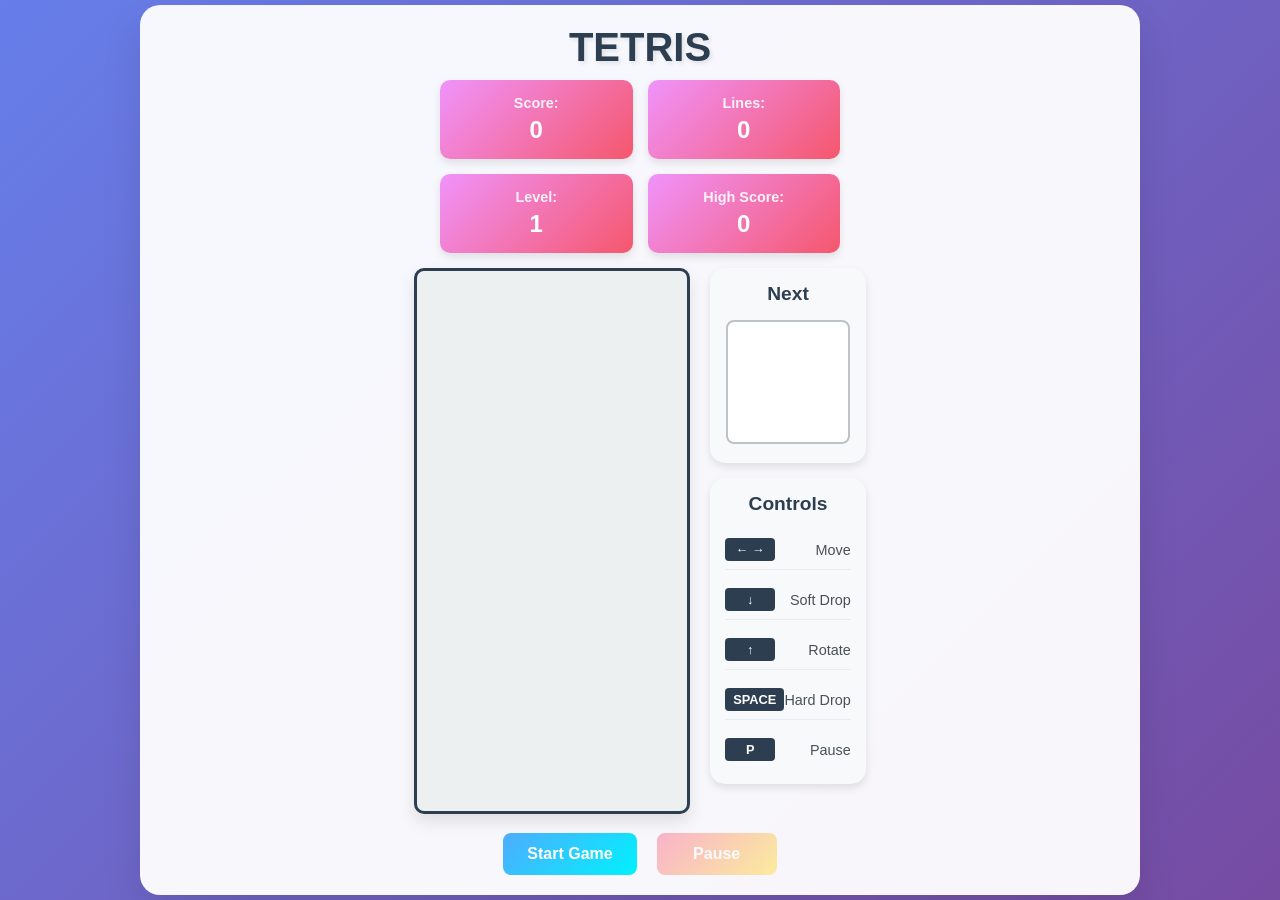
==== index.html @ bb12ba31 "TETRIS-1 Rajaa kokoa" ====
<!doctype html>
<html lang="en">
  <head>
    <meta charset="UTF-8" />
    <meta name="viewport" content="width=device-width, initial-scale=1.0" />
    <title>Tetris Game</title>
    <link rel="stylesheet" href="style.css" />
  </head>
  <body>
    <div class="game-container">
      <div class="game-header">
        <h1>TETRIS</h1>
        <div class="score-board">
          <div class="score-item">
            <span class="label">Score:</span>
            <span id="score">0</span>
          </div>
          <div class="score-item">
            <span class="label">Lines:</span>
            <span id="lines">0</span>
          </div>
          <div class="score-item">
            <span class="label">Level:</span>
            <span id="level">1</span>
          </div>
          <div class="score-item">
            <span class="label">High Score:</span>
            <span id="highScore">0</span>
          </div>
        </div>
      </div>

      <div class="game-main">
        <div class="game-area">
          <canvas id="gameCanvas" width="270" height="540"></canvas>
          <div class="game-overlay" id="gameOverlay">
            <div class="overlay-content">
              <h2 id="overlayTitle">Game Over</h2>
              <p id="overlayMessage">Press SPACE to restart</p>
            </div>
          </div>
        </div>

        <div class="game-sidebar">
          <div class="next-piece">
            <h3>Next</h3>
            <canvas id="nextCanvas" width="120" height="120"></canvas>
          </div>

          <div class="controls">
            <h3>Controls</h3>
            <div class="control-item">
              <span class="key">← →</span>
              <span class="action">Move</span>
            </div>
            <div class="control-item">
              <span class="key">↓</span>
              <span class="action">Soft Drop</span>
            </div>
            <div class="control-item">
              <span class="key">↑</span>
              <span class="action">Rotate</span>
            </div>
            <div class="control-item">
              <span class="key">SPACE</span>
              <span class="action">Hard Drop</span>
            </div>
            <div class="control-item">
              <span class="key">P</span>
              <span class="action">Pause</span>
            </div>
          </div>
        </div>
      </div>

      <div class="game-footer">
        <button id="startBtn" class="game-btn">Start Game</button>
        <button id="pauseBtn" class="game-btn" disabled>Pause</button>
      </div>
    </div>

    <script src="tetris.js"></script>
  </body>
</html>
---- style.css ----
* {
  margin: 0;
  padding: 0;
  box-sizing: border-box;
}

body {
  font-family: "Arial", sans-serif;
  background: linear-gradient(135deg, #667eea 0%, #764ba2 100%);
  min-height: 100vh;
  display: flex;
  justify-content: center;
  align-items: center;
  color: #333;
}

.game-container {
  background: rgba(255, 255, 255, 0.95);
  border-radius: 20px;
  padding: 20px;
  box-shadow: 0 20px 40px rgba(0, 0, 0, 0.1);
  max-width: 1000px;
  width: 100%;
}

.game-header {
  text-align: center;
  margin-bottom: 15px;
}

.game-header h1 {
  font-size: 2.5rem;
  font-weight: bold;
  color: #2c3e50;
  margin-bottom: 10px;
  text-shadow: 2px 2px 4px rgba(0, 0, 0, 0.1);
}

.score-board {
  display: grid;
  grid-template-columns: repeat(2, 1fr);
  gap: 15px;
  max-width: 400px;
  margin: 0 auto;
}

.score-item {
  background: linear-gradient(135deg, #f093fb 0%, #f5576c 100%);
  padding: 15px;
  border-radius: 10px;
  text-align: center;
  color: white;
  font-weight: bold;
  box-shadow: 0 4px 8px rgba(0, 0, 0, 0.1);
}

.score-item .label {
  display: block;
  font-size: 0.9rem;
  opacity: 0.9;
  margin-bottom: 5px;
}

.score-item span:last-child {
  font-size: 1.5rem;
}

.game-main {
  display: flex;
  gap: 20px;
  align-items: flex-start;
  justify-content: center;
  margin-bottom: 15px;
}

.game-area {
  position: relative;
}

#gameCanvas {
  border: 3px solid #2c3e50;
  border-radius: 10px;
  background: #ecf0f1;
  box-shadow: 0 8px 16px rgba(0, 0, 0, 0.1);
}

.game-overlay {
  position: absolute;
  top: 0;
  left: 0;
  right: 0;
  bottom: 0;
  background: rgba(0, 0, 0, 0.8);
  display: none;
  justify-content: center;
  align-items: center;
  border-radius: 7px;
}

.game-overlay.active {
  display: flex;
}

.overlay-content {
  text-align: center;
  color: white;
}

.overlay-content h2 {
  font-size: 2rem;
  margin-bottom: 10px;
  color: #e74c3c;
}

.overlay-content p {
  font-size: 1.1rem;
  opacity: 0.9;
}

.game-sidebar {
  display: flex;
  flex-direction: column;
  gap: 15px;
  min-width: 150px;
}

.next-piece {
  background: #f8f9fa;
  padding: 15px;
  border-radius: 15px;
  text-align: center;
  box-shadow: 0 4px 8px rgba(0, 0, 0, 0.1);
}

.next-piece h3 {
  margin-bottom: 15px;
  color: #2c3e50;
  font-size: 1.2rem;
}

#nextCanvas {
  border: 2px solid #bdc3c7;
  border-radius: 8px;
  background: white;
}

.controls {
  background: #f8f9fa;
  padding: 15px;
  border-radius: 15px;
  box-shadow: 0 4px 8px rgba(0, 0, 0, 0.1);
}

.controls h3 {
  margin-bottom: 15px;
  color: #2c3e50;
  font-size: 1.2rem;
  text-align: center;
}

.control-item {
  display: flex;
  justify-content: space-between;
  align-items: center;
  margin-bottom: 10px;
  padding: 8px 0;
  border-bottom: 1px solid #e9ecef;
}

.control-item:last-child {
  border-bottom: none;
  margin-bottom: 0;
}

.key {
  background: #2c3e50;
  color: white;
  padding: 4px 8px;
  border-radius: 4px;
  font-size: 0.8rem;
  font-weight: bold;
  min-width: 50px;
  text-align: center;
}

.action {
  font-size: 0.9rem;
  color: #495057;
}

.game-footer {
  display: flex;
  justify-content: center;
  gap: 20px;
}

.game-btn {
  padding: 12px 24px;
  font-size: 1rem;
  font-weight: bold;
  border: none;
  border-radius: 8px;
  cursor: pointer;
  transition: all 0.3s ease;
  min-width: 120px;
}

#startBtn {
  background: linear-gradient(135deg, #4facfe 0%, #00f2fe 100%);
  color: white;
}

#startBtn:hover {
  transform: translateY(-2px);
  box-shadow: 0 6px 12px rgba(79, 172, 254, 0.3);
}

#pauseBtn {
  background: linear-gradient(135deg, #fa709a 0%, #fee140 100%);
  color: white;
}

#pauseBtn:hover:not(:disabled) {
  transform: translateY(-2px);
  box-shadow: 0 6px 12px rgba(250, 112, 154, 0.3);
}

#pauseBtn:disabled {
  opacity: 0.5;
  cursor: not-allowed;
  transform: none;
}

/* Responsive design */
@media (max-width: 768px) {
  .game-container {
    padding: 20px;
    margin: 10px;
  }

  .game-header h1 {
    font-size: 2rem;
  }

  .game-main {
    flex-direction: column;
    align-items: center;
  }

  .game-sidebar {
    flex-direction: row;
    gap: 20px;
    width: 100%;
    justify-content: center;
  }

  .next-piece,
  .controls {
    flex: 1;
    max-width: 200px;
  }

  .score-board {
    grid-template-columns: 1fr;
    gap: 10px;
  }
}
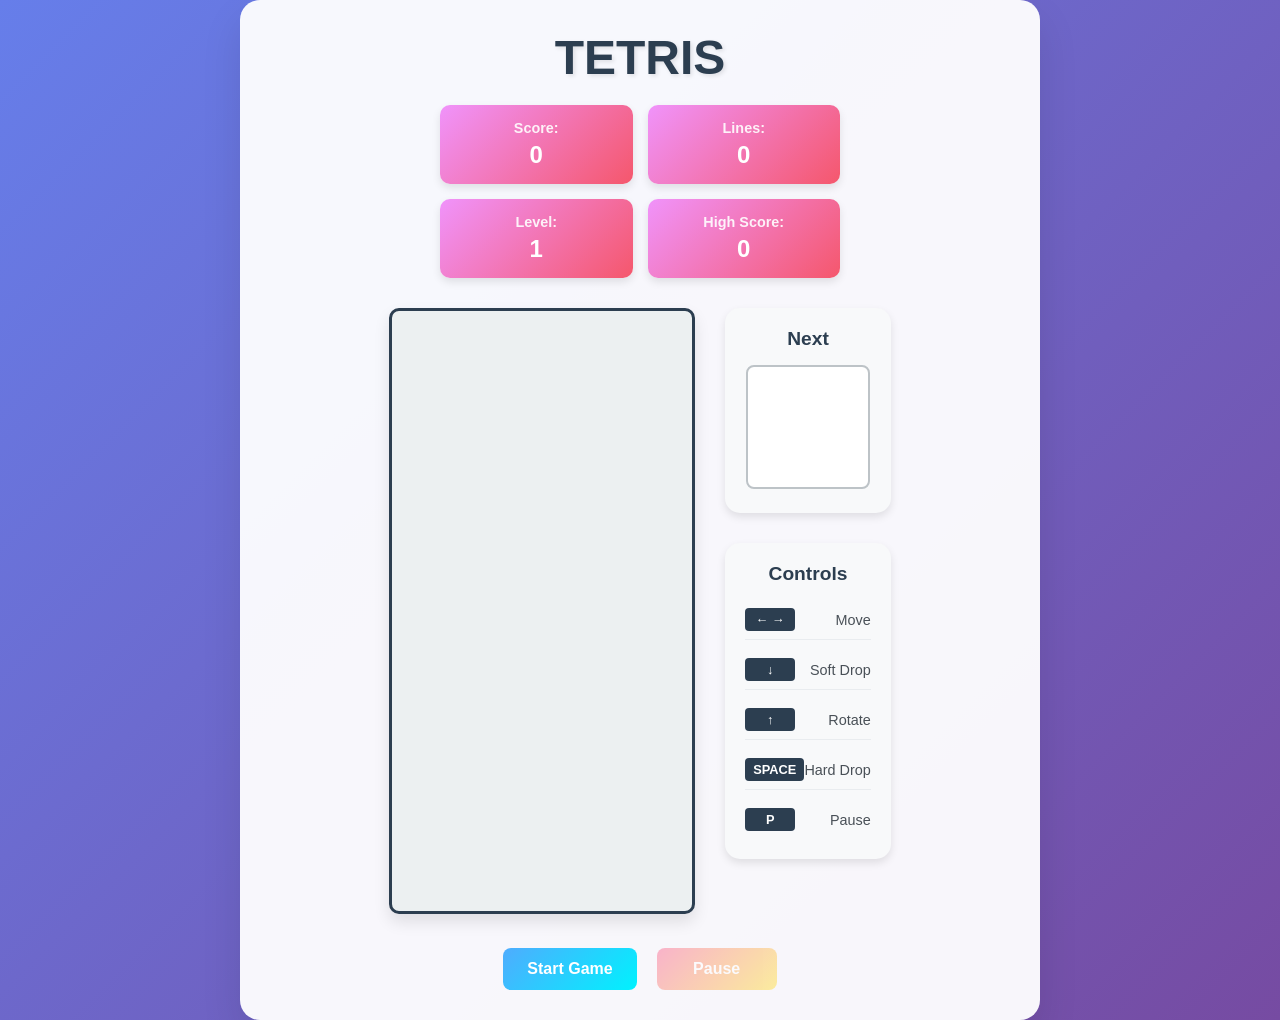
==== commit 9d8903ae: "TETRIS-11" ====
--- a/index.html
+++ b/index.html
@@ -32,7 +32,10 @@
 
       <div class="game-main">
         <div class="game-area">
-          <canvas id="gameCanvas" width="270" height="540"></canvas>
+          <canvas id="gameCanvas" width="300" height="600"></canvas>
+
+          <div id="pauseMessage">PAUSED</div>
+
           <div class="game-overlay" id="gameOverlay">
             <div class="overlay-content">
               <h2 id="overlayTitle">Game Over</h2>
--- a/style.css
+++ b/style.css
@@ -17,22 +17,22 @@
 .game-container {
   background: rgba(255, 255, 255, 0.95);
   border-radius: 20px;
-  padding: 20px;
+  padding: 30px;
   box-shadow: 0 20px 40px rgba(0, 0, 0, 0.1);
-  max-width: 1000px;
+  max-width: 800px;
   width: 100%;
 }
 
 .game-header {
   text-align: center;
-  margin-bottom: 15px;
+  margin-bottom: 30px;
 }
 
 .game-header h1 {
-  font-size: 2.5rem;
+  font-size: 3rem;
   font-weight: bold;
   color: #2c3e50;
-  margin-bottom: 10px;
+  margin-bottom: 20px;
   text-shadow: 2px 2px 4px rgba(0, 0, 0, 0.1);
 }
 
@@ -67,10 +67,10 @@
 
 .game-main {
   display: flex;
-  gap: 20px;
+  gap: 30px;
   align-items: flex-start;
   justify-content: center;
-  margin-bottom: 15px;
+  margin-bottom: 30px;
 }
 
 .game-area {
@@ -120,13 +120,13 @@
 .game-sidebar {
   display: flex;
   flex-direction: column;
-  gap: 15px;
+  gap: 30px;
   min-width: 150px;
 }
 
 .next-piece {
   background: #f8f9fa;
-  padding: 15px;
+  padding: 20px;
   border-radius: 15px;
   text-align: center;
   box-shadow: 0 4px 8px rgba(0, 0, 0, 0.1);
@@ -146,7 +146,7 @@
 
 .controls {
   background: #f8f9fa;
-  padding: 15px;
+  padding: 20px;
   border-radius: 15px;
   box-shadow: 0 4px 8px rgba(0, 0, 0, 0.1);
 }
@@ -265,3 +265,14 @@
     gap: 10px;
   }
 }
+#pauseMessage {
+  display: none;
+  position: absolute;
+  top: 50%;
+  left: 50%;
+  transform: translate(-50%, -50%);
+  font-size: 40px;
+  font-weight: bold;
+  color: rgb(0, 0, 0);
+  z-index: 10;
+}
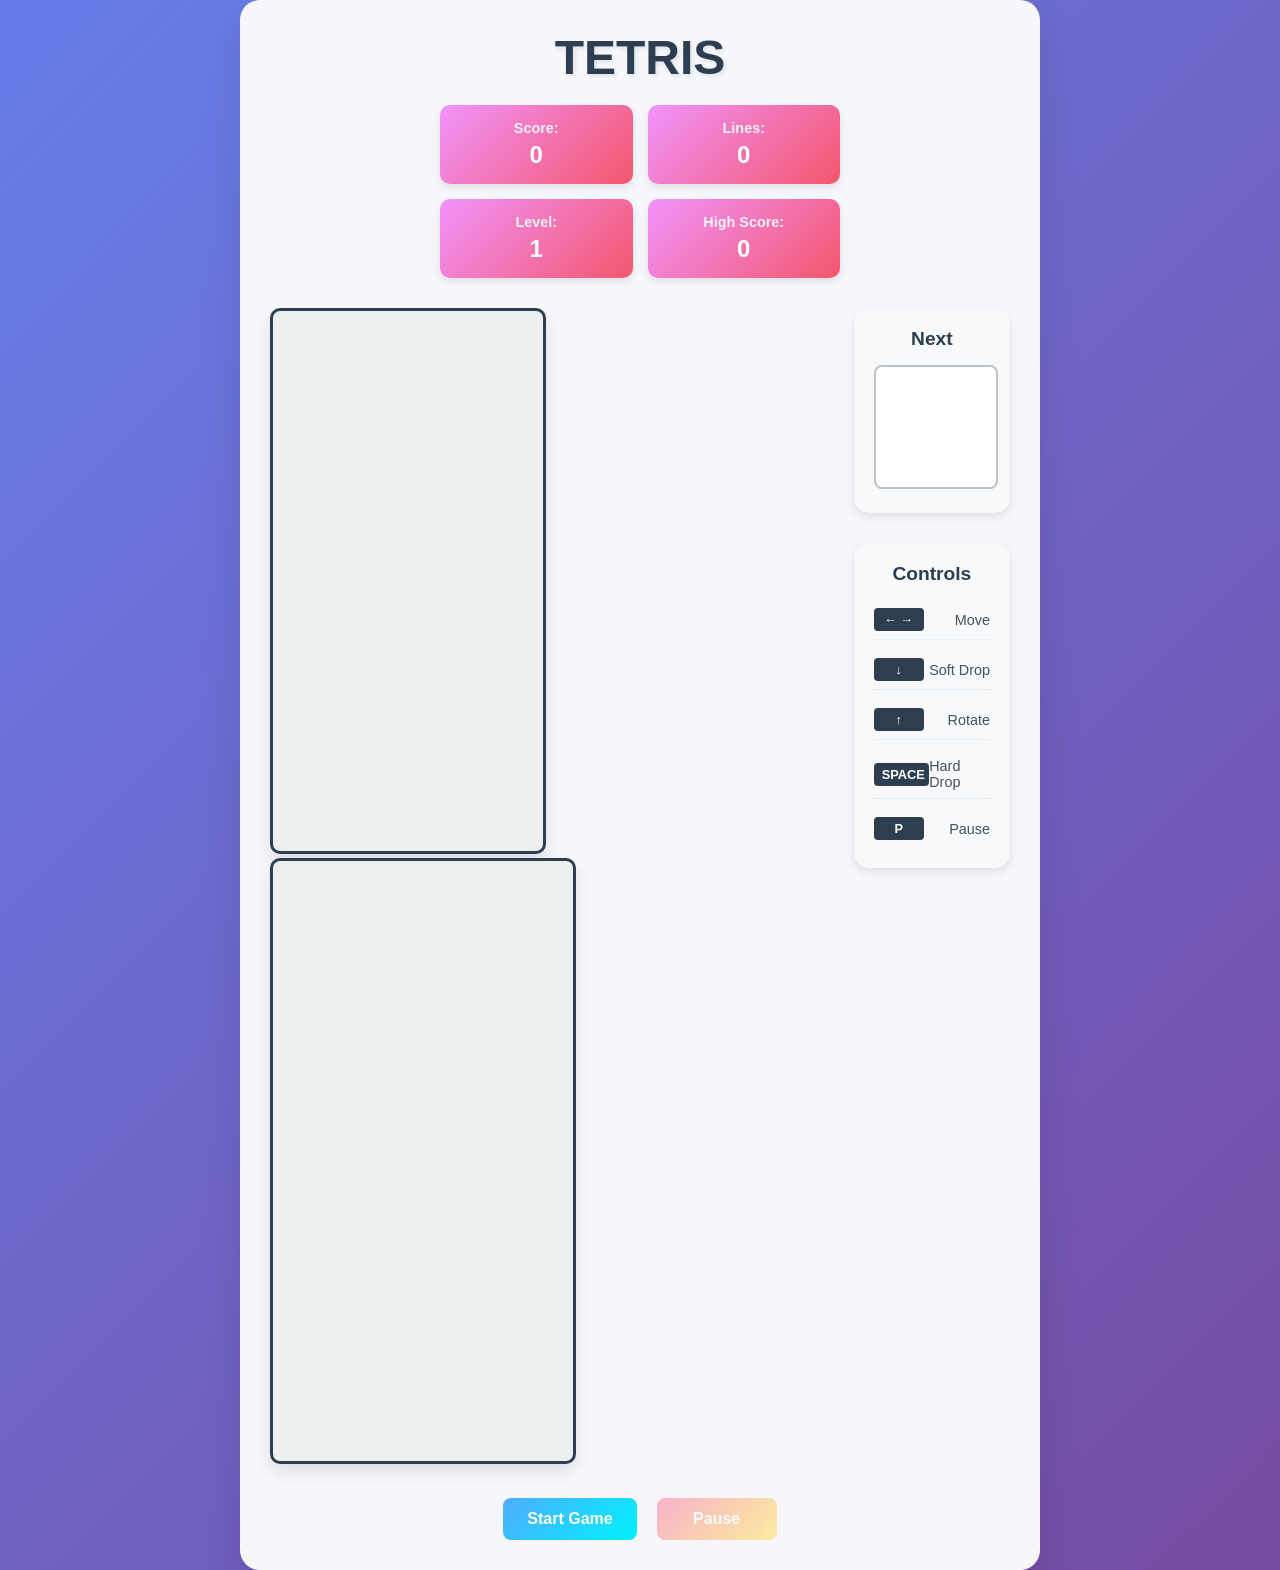
==== commit 8a56456c: "Merge branch 'main' into TETRIS-1" ====
--- a/index.html
+++ b/index.html
@@ -32,6 +32,7 @@
 
       <div class="game-main">
         <div class="game-area">
+          <canvas id="gameCanvas" width="270" height="540"></canvas>
           <canvas id="gameCanvas" width="300" height="600"></canvas>
 
           <div id="pauseMessage">PAUSED</div>
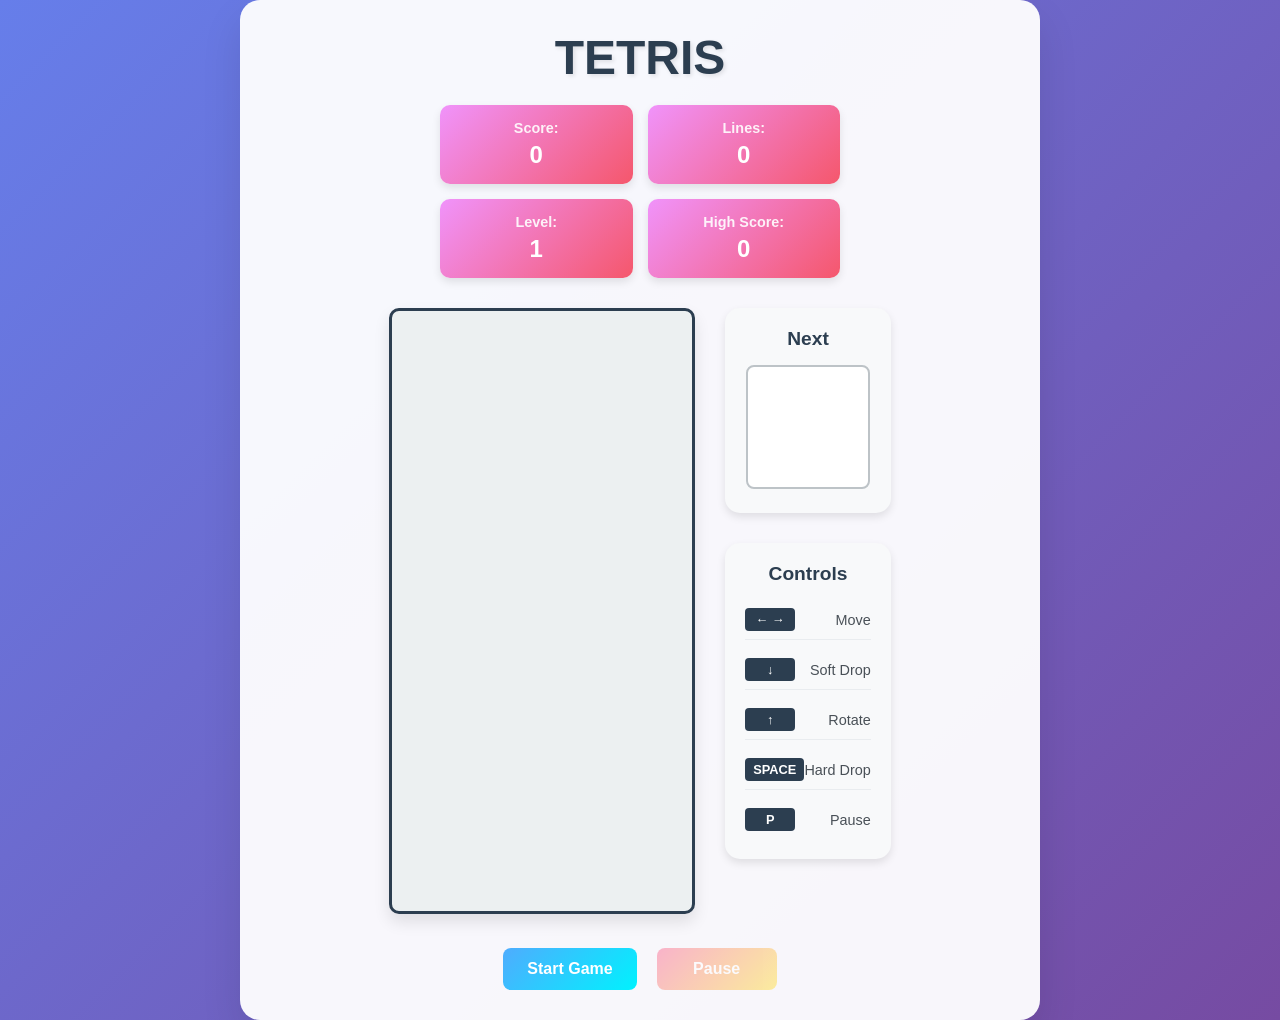
==== commit afc93446: "Merge branch 'main' into TETRIS-2" ====
--- a/index.html
+++ b/index.html
@@ -32,7 +32,6 @@
 
       <div class="game-main">
         <div class="game-area">
-          <canvas id="gameCanvas" width="270" height="540"></canvas>
           <canvas id="gameCanvas" width="300" height="600"></canvas>
 
           <div id="pauseMessage">PAUSED</div>
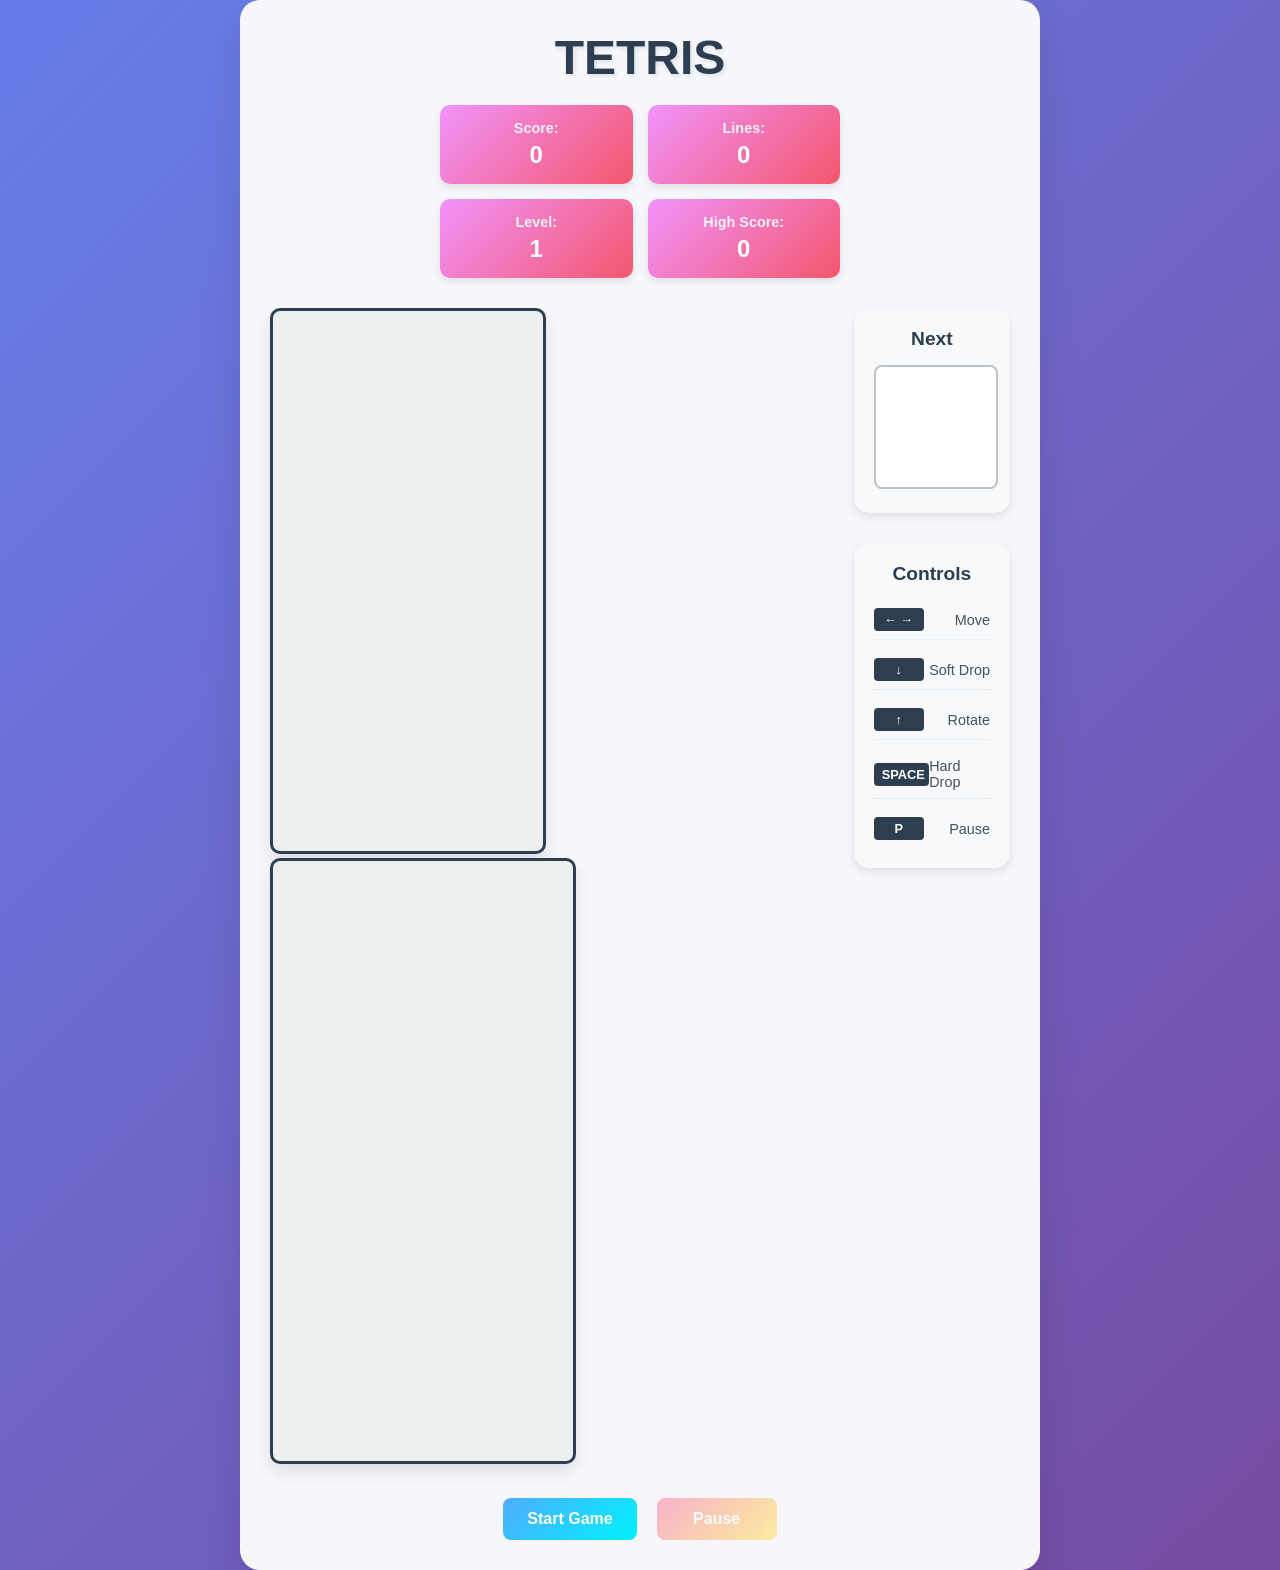
==== commit 6fe711e9: "Merge pull request #2 from zumra-scl/TETRIS-1 TETRIS-1 Rajaa kokoa" ====
--- a/index.html
+++ b/index.html
@@ -32,6 +32,7 @@
 
       <div class="game-main">
         <div class="game-area">
+          <canvas id="gameCanvas" width="270" height="540"></canvas>
           <canvas id="gameCanvas" width="300" height="600"></canvas>
 
           <div id="pauseMessage">PAUSED</div>
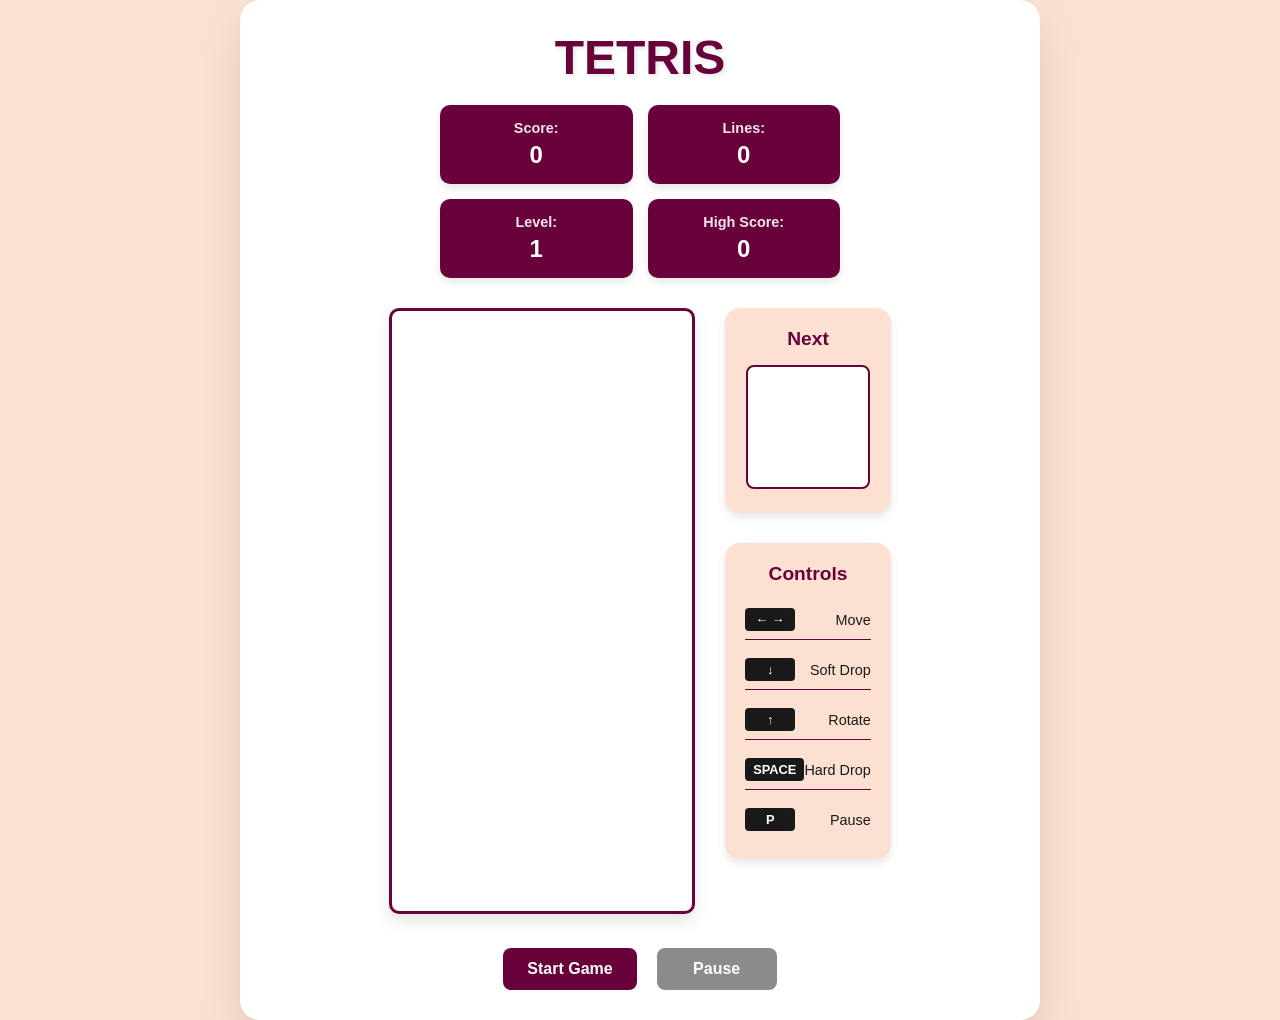
==== commit 96a5b7d0: "Fix Tetris colors and pause message" ====
--- a/index.html
+++ b/index.html
@@ -32,7 +32,6 @@
 
       <div class="game-main">
         <div class="game-area">
-          <canvas id="gameCanvas" width="270" height="540"></canvas>
           <canvas id="gameCanvas" width="300" height="600"></canvas>
 
           <div id="pauseMessage">PAUSED</div>
--- a/style.css
+++ b/style.css
@@ -6,16 +6,16 @@
 
 body {
   font-family: "Arial", sans-serif;
-  background: linear-gradient(135deg, #667eea 0%, #764ba2 100%);
+  background: #fce0d1;
   min-height: 100vh;
   display: flex;
   justify-content: center;
   align-items: center;
-  color: #333;
+  color: #191919;
 }
 
 .game-container {
-  background: rgba(255, 255, 255, 0.95);
+  background: #ffffff;
   border-radius: 20px;
   padding: 30px;
   box-shadow: 0 20px 40px rgba(0, 0, 0, 0.1);
@@ -31,7 +31,7 @@
 .game-header h1 {
   font-size: 3rem;
   font-weight: bold;
-  color: #2c3e50;
+  color: #69013b;
   margin-bottom: 20px;
   text-shadow: 2px 2px 4px rgba(0, 0, 0, 0.1);
 }
@@ -45,11 +45,11 @@
 }
 
 .score-item {
-  background: linear-gradient(135deg, #f093fb 0%, #f5576c 100%);
+  background: #69013b;
   padding: 15px;
   border-radius: 10px;
   text-align: center;
-  color: white;
+  color: #ffffff;
   font-weight: bold;
   box-shadow: 0 4px 8px rgba(0, 0, 0, 0.1);
 }
@@ -78,9 +78,9 @@
 }
 
 #gameCanvas {
-  border: 3px solid #2c3e50;
+  border: 3px solid #69013b;
   border-radius: 10px;
-  background: #ecf0f1;
+  background: #ffffff;
   box-shadow: 0 8px 16px rgba(0, 0, 0, 0.1);
 }
 
@@ -90,7 +90,7 @@
   left: 0;
   right: 0;
   bottom: 0;
-  background: rgba(0, 0, 0, 0.8);
+  background: rgba(25, 25, 25, 0.8);
   display: none;
   justify-content: center;
   align-items: center;
@@ -103,13 +103,13 @@
 
 .overlay-content {
   text-align: center;
-  color: white;
+  color: #ffffff;
 }
 
 .overlay-content h2 {
   font-size: 2rem;
   margin-bottom: 10px;
-  color: #e74c3c;
+  color: #69013b;
 }
 
 .overlay-content p {
@@ -125,7 +125,7 @@
 }
 
 .next-piece {
-  background: #f8f9fa;
+  background: #fce0d1;
   padding: 20px;
   border-radius: 15px;
   text-align: center;
@@ -134,18 +134,18 @@
 
 .next-piece h3 {
   margin-bottom: 15px;
-  color: #2c3e50;
+  color: #69013b;
   font-size: 1.2rem;
 }
 
 #nextCanvas {
-  border: 2px solid #bdc3c7;
+  border: 2px solid #69013b;
   border-radius: 8px;
-  background: white;
+  background: #ffffff;
 }
 
 .controls {
-  background: #f8f9fa;
+  background: #fce0d1;
   padding: 20px;
   border-radius: 15px;
   box-shadow: 0 4px 8px rgba(0, 0, 0, 0.1);
@@ -153,7 +153,7 @@
 
 .controls h3 {
   margin-bottom: 15px;
-  color: #2c3e50;
+  color: #69013b;
   font-size: 1.2rem;
   text-align: center;
 }
@@ -164,7 +164,7 @@
   align-items: center;
   margin-bottom: 10px;
   padding: 8px 0;
-  border-bottom: 1px solid #e9ecef;
+  border-bottom: 1px solid #69013b;
 }
 
 .control-item:last-child {
@@ -173,8 +173,8 @@
 }
 
 .key {
-  background: #2c3e50;
-  color: white;
+  background: #191919;
+  color: #ffffff;
   padding: 4px 8px;
   border-radius: 4px;
   font-size: 0.8rem;
@@ -185,7 +185,7 @@
 
 .action {
   font-size: 0.9rem;
-  color: #495057;
+  color: #191919;
 }
 
 .game-footer {
@@ -206,23 +206,23 @@
 }
 
 #startBtn {
-  background: linear-gradient(135deg, #4facfe 0%, #00f2fe 100%);
-  color: white;
+  background: #69013b;
+  color: #ffffff;
 }
 
 #startBtn:hover {
   transform: translateY(-2px);
-  box-shadow: 0 6px 12px rgba(79, 172, 254, 0.3);
+  box-shadow: 0 6px 12px rgba(105, 1, 59, 0.3);
 }
 
 #pauseBtn {
-  background: linear-gradient(135deg, #fa709a 0%, #fee140 100%);
-  color: white;
+  background: #191919;
+  color: #ffffff;
 }
 
 #pauseBtn:hover:not(:disabled) {
   transform: translateY(-2px);
-  box-shadow: 0 6px 12px rgba(250, 112, 154, 0.3);
+  box-shadow: 0 6px 12px rgba(25, 25, 25, 0.3);
 }
 
 #pauseBtn:disabled {
@@ -231,40 +231,7 @@
   transform: none;
 }
 
-/* Responsive design */
-@media (max-width: 768px) {
-  .game-container {
-    padding: 20px;
-    margin: 10px;
-  }
-
-  .game-header h1 {
-    font-size: 2rem;
-  }
-
-  .game-main {
-    flex-direction: column;
-    align-items: center;
-  }
-
-  .game-sidebar {
-    flex-direction: row;
-    gap: 20px;
-    width: 100%;
-    justify-content: center;
-  }
-
-  .next-piece,
-  .controls {
-    flex: 1;
-    max-width: 200px;
-  }
-
-  .score-board {
-    grid-template-columns: 1fr;
-    gap: 10px;
-  }
-}
+/* Pause message */
 #pauseMessage {
   display: none;
   position: absolute;
@@ -273,6 +240,42 @@
   transform: translate(-50%, -50%);
   font-size: 40px;
   font-weight: bold;
-  color: rgb(0, 0, 0);
-  z-index: 10;
-}
+  color: #191919;
+  z-index: 100;
+  pointer-events: none;
+}
+
+/* Responsive design */
+@media (max-width: 768px) {
+  .game-container {
+    padding: 20px;
+    margin: 10px;
+  }
+
+  .game-header h1 {
+    font-size: 2rem;
+  }
+
+  .game-main {
+    flex-direction: column;
+    align-items: center;
+  }
+
+  .game-sidebar {
+    flex-direction: row;
+    gap: 20px;
+    width: 100%;
+    justify-content: center;
+  }
+
+  .next-piece,
+  .controls {
+    flex: 1;
+    max-width: 200px;
+  }
+
+  .score-board {
+    grid-template-columns: 1fr;
+    gap: 10px;
+  }
+}
